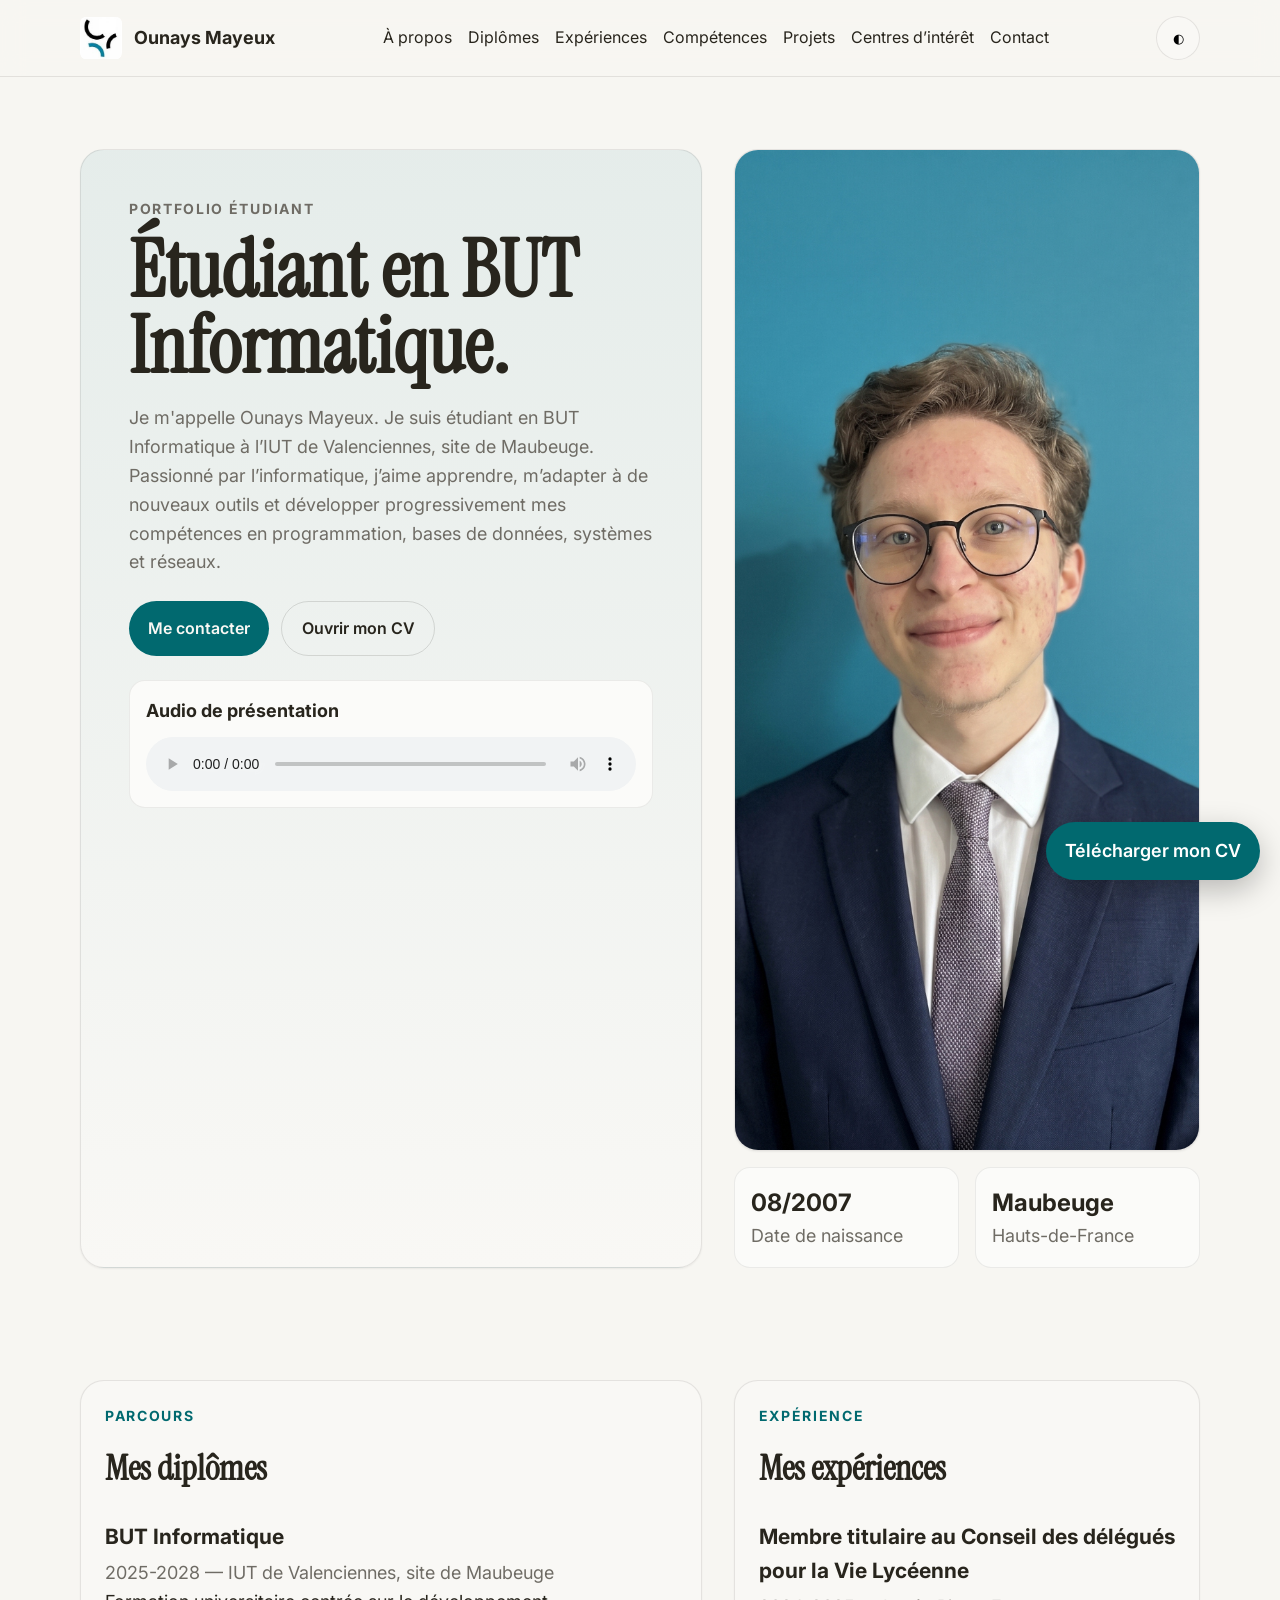
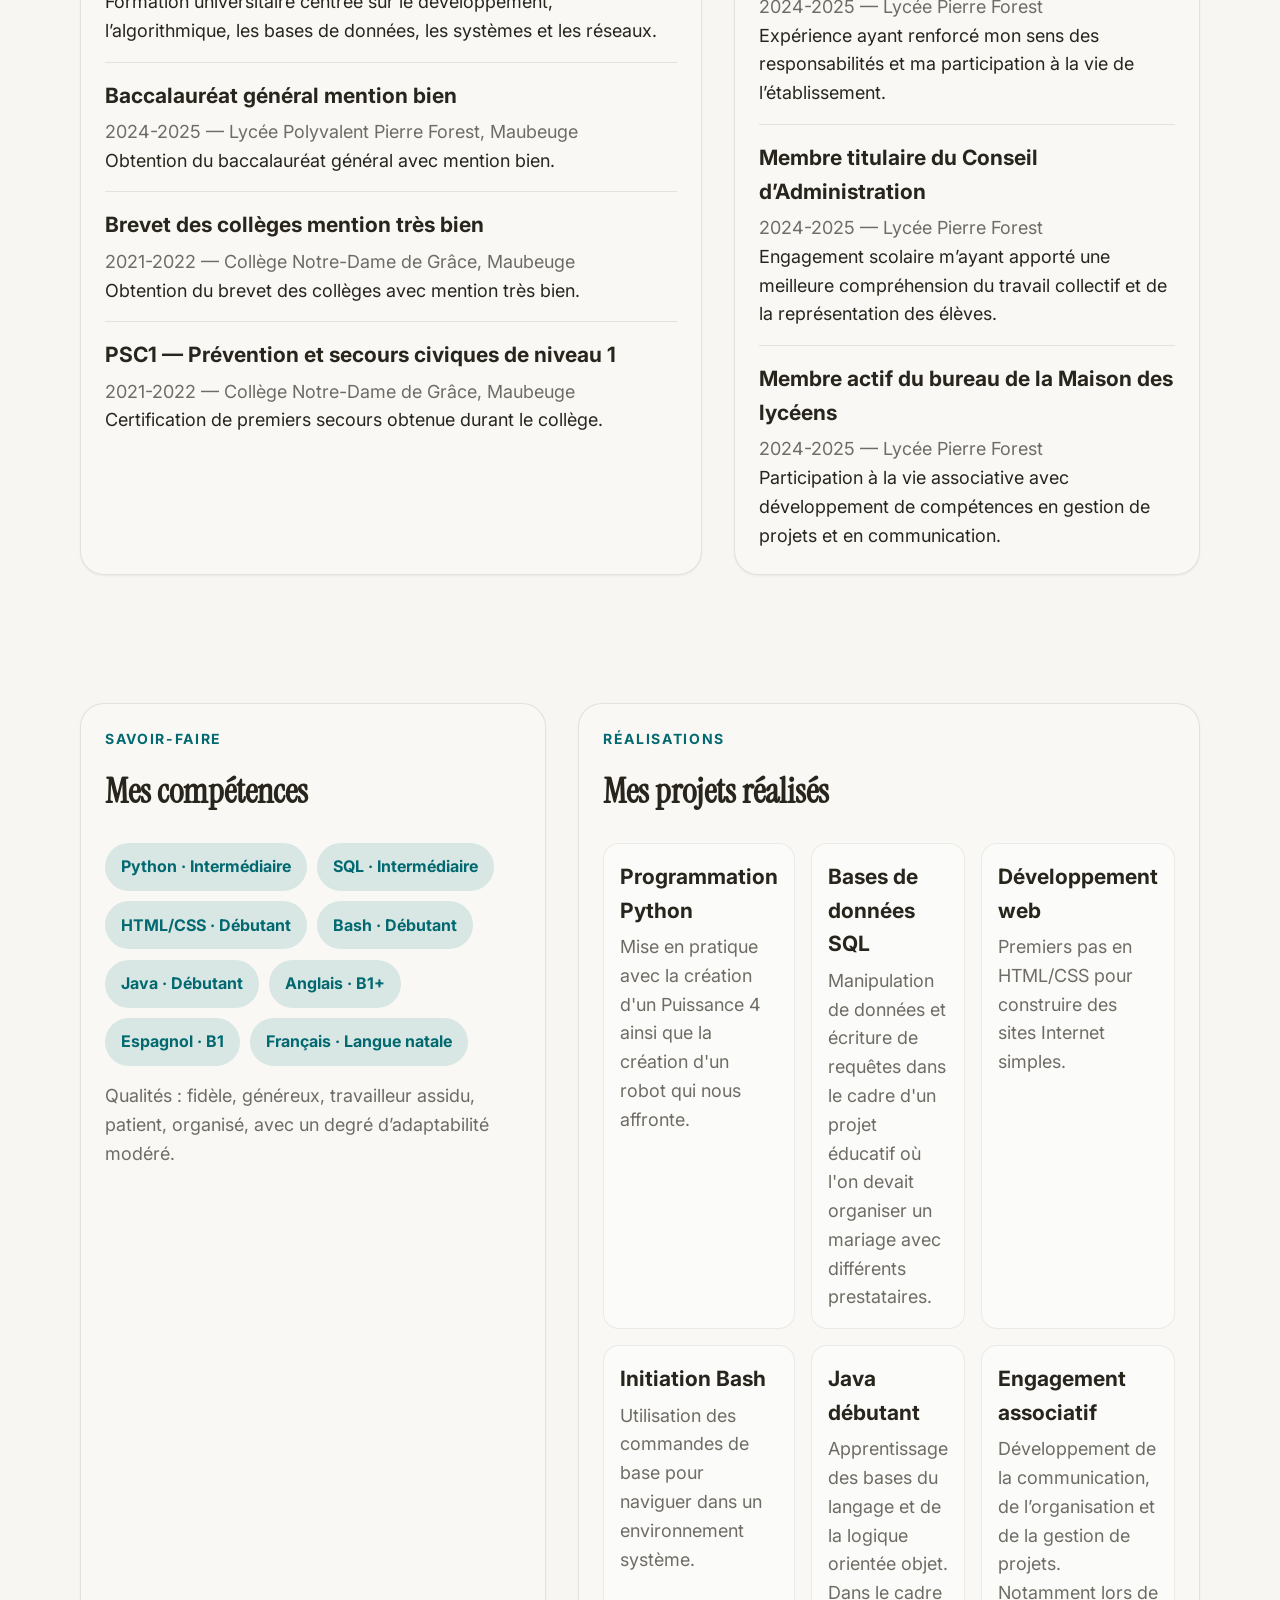
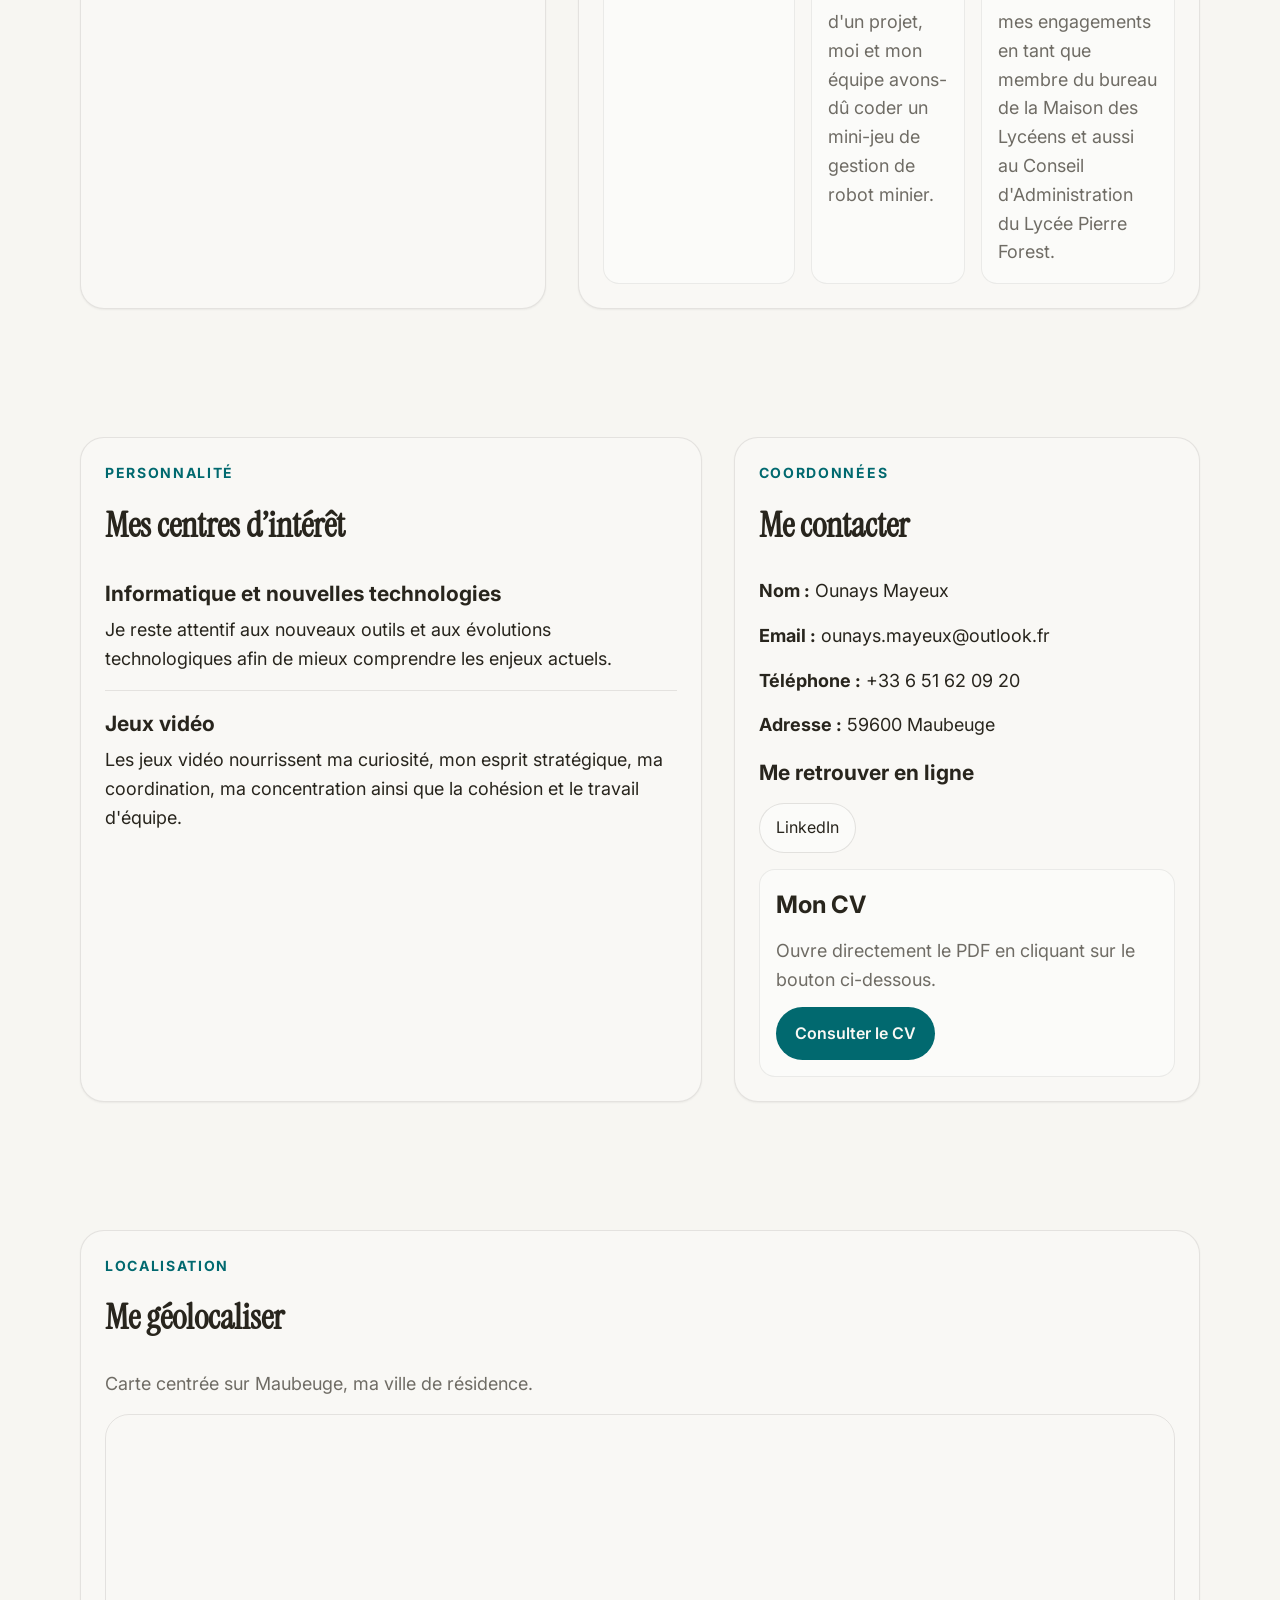
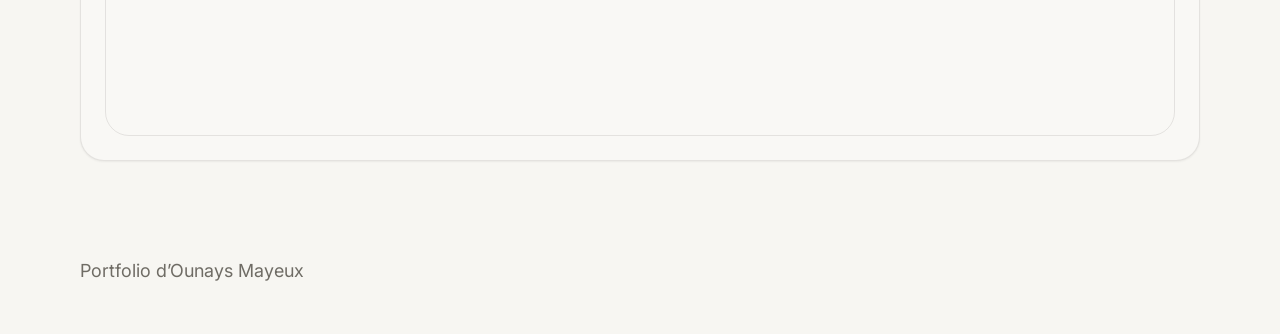
==== index.html @ 405cbf1c "Add files via upload" ====
<!DOCTYPE html>
<html lang="fr" data-theme="light">
<head>
  <meta charset="UTF-8" />
  <meta name="viewport" content="width=device-width, initial-scale=1.0" />
  <title>Portfolio - Ounays Mayeux</title>
  <link rel="preconnect" href="https://fonts.googleapis.com">
  <link rel="preconnect" href="https://fonts.gstatic.com" crossorigin>
  <link href="https://fonts.googleapis.com/css2?family=Instrument+Serif:ital@0;1&family=Inter:wght@400;500;600;700;800&display=swap" rel="stylesheet">
  <style>
    :root, [data-theme="light"] { --text-xs: clamp(0.75rem, 0.7rem + 0.25vw, 0.875rem); --text-sm: clamp(0.875rem, 0.8rem + 0.35vw, 1rem); --text-base: clamp(1rem, 0.95rem + 0.25vw, 1.125rem); --text-lg: clamp(1.125rem, 1rem + 0.75vw, 1.5rem); --text-xl: clamp(1.5rem, 1.2rem + 1.25vw, 2.25rem); --space-2: .5rem; --space-3: .75rem; --space-4: 1rem; --space-5: 1.25rem; --space-6: 1.5rem; --space-8: 2rem; --space-10: 2.5rem; --space-12: 3rem; --space-16: 4rem; --color-bg: #f7f6f2; --color-surface: #f9f8f5; --color-surface-2: #fbfbf9; --color-border: #d4d1ca; --color-text: #28251d; --color-text-muted: #6f6c65; --color-text-inverse: #f9f8f4; --color-primary: #01696f; --color-primary-highlight: #d8e6e4; --radius-lg: 1rem; --radius-xl: 1.5rem; --radius-full: 9999px; --shadow-sm: 0 1px 2px rgba(26, 26, 26, .06); --font-body: 'Inter', sans-serif; --font-display: 'Instrument Serif', serif; }
    [data-theme="dark"] { --color-bg: #171614; --color-surface: #1c1b19; --color-surface-2: #201f1d; --color-border: #393836; --color-text: #cdccca; --color-text-muted: #a29f99; --color-text-inverse: #171614; --color-primary: #4f98a3; --color-primary-highlight: #243235; }
    * { box-sizing: border-box; margin: 0; padding: 0; } body { font-family: var(--font-body); font-size: var(--text-base); background: var(--color-bg); color: var(--color-text); line-height: 1.6; } a { color: inherit; text-decoration: none; } img, iframe, audio { max-width: 100%; display: block; } .container { width: min(1120px, calc(100% - 2rem)); margin: 0 auto; } .section { padding: clamp(2.5rem, 6vw, 4rem) 0; } .section-title { font-family: var(--font-display); font-size: var(--text-xl); margin-bottom: var(--space-6); } .eyebrow { color: var(--color-primary); text-transform: uppercase; letter-spacing: .12em; font-size: var(--text-xs); font-weight: 700; margin-bottom: var(--space-3); } .card { background: var(--color-surface); border: 1px solid color-mix(in srgb, var(--color-text) 10%, transparent); border-radius: var(--radius-xl); box-shadow: var(--shadow-sm); padding: var(--space-6); } header { position: sticky; top: 0; z-index: 20; background: color-mix(in srgb, var(--color-bg) 88%, transparent); backdrop-filter: blur(12px); border-bottom: 1px solid color-mix(in srgb, var(--color-text) 10%, transparent); } .nav { display: flex; justify-content: space-between; align-items: center; gap: var(--space-4); min-height: 76px; } .brand { display: flex; align-items: center; gap: var(--space-3); font-weight: 700; } .brand-logo { width: 42px; height: 42px; object-fit: contain; border-radius: .4rem; background: white; } .nav-links { display: flex; flex-wrap: wrap; gap: var(--space-4); font-size: var(--text-sm); } .theme-toggle { width: 44px; height: 44px; border: 1px solid color-mix(in srgb, var(--color-text) 10%, transparent); border-radius: var(--radius-full); background: var(--color-surface); cursor: pointer; } .hero { padding: 4.5rem 0 3rem; } .hero-grid, .grid-2 { display: grid; grid-template-columns: 1.2fr .9fr; gap: var(--space-8); } .hero-copy { padding: clamp(1.5rem, 4vw, 3rem); background: linear-gradient(180deg, color-mix(in srgb, var(--color-primary) 8%, var(--color-surface)) 0%, var(--color-surface) 100%); } .hero h1 { font-family: var(--font-display); font-size: clamp(2.6rem, 7vw, 5rem); line-height: .95; margin-bottom: var(--space-5); } .hero p { color: var(--color-text-muted); } .hero-actions { display: flex; flex-wrap: wrap; gap: var(--space-3); margin-top: var(--space-6); } .btn { display: inline-flex; align-items: center; justify-content: center; min-height: 44px; padding: .85rem 1.2rem; border-radius: var(--radius-full); font-size: var(--text-sm); font-weight: 600; } .btn-primary { background: var(--color-primary); color: var(--color-text-inverse); } .btn-secondary { border: 1px solid color-mix(in srgb, var(--color-text) 14%, transparent); } .hero-side { display: grid; gap: var(--space-4); } .photo-card { padding: 0; overflow: hidden; } .profile-photo { width: 100%; aspect-ratio: 4 / 5; object-fit: cover; } .audio-box { margin-top: var(--space-6); padding: var(--space-4); background: var(--color-surface-2); border-radius: var(--radius-lg); border: 1px solid color-mix(in srgb, var(--color-text) 8%, transparent); } .audio-box p { margin-bottom: .7rem; color: var(--color-text); } .audio-box audio { width: 100%; } .mini-grid, .project-grid { display: grid; gap: var(--space-4); } .mini-grid { grid-template-columns: repeat(2, 1fr); } .mini-card, .project { padding: var(--space-4); background: var(--color-surface-2); border-radius: var(--radius-lg); border: 1px solid color-mix(in srgb, var(--color-text) 8%, transparent); } .mini-card strong { display: block; font-size: var(--text-lg); } .mini-card span, .muted, .project p { color: var(--color-text-muted); } .list { display: grid; gap: var(--space-4); } .timeline-item { padding-top: var(--space-4); border-top: 1px solid color-mix(in srgb, var(--color-text) 10%, transparent); } .timeline-item:first-child { padding-top: 0; border-top: 0; } .timeline-item h3, .project h3 { margin-bottom: .35rem; } .chips, .socials { display: flex; flex-wrap: wrap; gap: .65rem; } .chip, .social-link { padding: .7rem 1rem; border-radius: var(--radius-full); font-size: var(--text-sm); min-height: 44px; display: inline-flex; align-items: center; } .chip { background: var(--color-primary-highlight); color: var(--color-primary); font-weight: 700; } .social-link { border: 1px solid color-mix(in srgb, var(--color-text) 12%, transparent); background: var(--color-surface-2); } .project-grid { grid-template-columns: repeat(3, 1fr); } .subheading { margin-bottom: .8rem; } .top-space { margin-top: 1rem; } .bottom-space { margin-bottom: 1rem; } .cv-card { display: grid; gap: .8rem; } .cv-button { width: fit-content; } .map-box { min-height: 320px; border-radius: var(--radius-xl); overflow: hidden; border: 1px solid color-mix(in srgb, var(--color-text) 10%, transparent); } .map-box iframe { width: 100%; height: 320px; border: 0; } footer { padding: 2rem 0 3rem; color: var(--color-text-muted); } @media (max-width: 920px) { .hero-grid, .grid-2, .project-grid { grid-template-columns: 1fr; } } @media (max-width: 640px) { .nav { flex-direction: column; padding: 1rem 0; } .mini-grid { grid-template-columns: 1fr; } .container { width: min(100% - 1rem, 1120px); } }
  </style>
</head>
<body>
  <header><div class="container nav"><div class="brand" aria-label="Logo UPHF et Ounays Mayeux"><img src="[data-uri]" alt="Logo UPHF" class="brand-logo" width="42" height="42"><span>Ounays Mayeux</span></div><nav class="nav-links" aria-label="Navigation principale"><a href="#apropos">À propos</a><a href="#diplomes">Diplômes</a><a href="#experiences">Expériences</a><a href="#competences">Compétences</a><a href="#projets">Projets</a><a href="#interets">Centres d’intérêt</a><a href="#contact">Contact</a></nav><button class="theme-toggle" type="button" data-theme-toggle aria-label="Changer de thème">◐</button></div></header>
  <main>
    <section class="hero"><div class="container hero-grid"><article class="card hero-copy" id="apropos"><p class="eyebrow">Portfolio étudiant</p><h1>Étudiant en BUT Informatique.</h1><p>Je m'appelle Ounays Mayeux. Je suis étudiant en BUT Informatique à l’IUT de Valenciennes, site de Maubeuge. Passionné par l’informatique, j’aime apprendre, m’adapter à de nouveaux outils et développer progressivement mes compétences en programmation, bases de données, systèmes et réseaux.</p><div class="hero-actions"><a class="btn btn-primary" href="#contact">Me contacter</a><a class="btn btn-secondary" href="CV_Ounays_MAYEUX.pdf" target="_blank" rel="noopener noreferrer">Ouvrir mon CV</a></div><div class="audio-box"><p><strong>Audio de présentation</strong></p><audio controls preload="metadata"><source src="Audio_Portfolio.mp3" type="audio/mp4">Votre navigateur ne prend pas en charge l’audio HTML5.</audio></div></article><aside class="hero-side"><div class="card photo-card"><img src="[data-uri]" alt="Photo de Ounays Mayeux" class="profile-photo" width="800" height="1000" loading="lazy"></div><div class="mini-grid"><div class="mini-card"><strong>08/2007</strong><span>Date de naissance</span></div><div class="mini-card"><strong>Maubeuge</strong><span>Hauts-de-France</span></div></div></aside></div></section>
    <section class="section"><div class="container grid-2"><article class="card" id="diplomes"><p class="eyebrow">Parcours</p><h2 class="section-title">Mes diplômes</h2><div class="list"><div class="timeline-item"><h3>BUT Informatique</h3><p class="muted">2025-2028 — IUT de Valenciennes, site de Maubeuge</p><p>Formation universitaire centrée sur le développement, l’algorithmique, les bases de données, les systèmes et les réseaux.</p></div><div class="timeline-item"><h3>Baccalauréat général mention bien</h3><p class="muted">2024-2025 — Lycée Polyvalent Pierre Forest, Maubeuge</p><p>Obtention du baccalauréat général avec mention bien.</p></div><div class="timeline-item"><h3>Brevet des collèges mention très bien</h3><p class="muted">2021-2022 — Collège Notre-Dame de Grâce, Maubeuge</p><p>Obtention du brevet des collèges avec mention très bien.</p></div><div class="timeline-item"><h3>PSC1 — Prévention et secours civiques de niveau 1</h3><p class="muted">2021-2022 — Collège Notre-Dame de Grâce, Maubeuge</p><p>Certification de premiers secours obtenue durant le collège.</p></div></div></article><article class="card" id="experiences"><p class="eyebrow">Expérience</p><h2 class="section-title">Mes expériences</h2><div class="list"><div class="timeline-item"><h3>Membre titulaire au Conseil des délégués pour la Vie Lycéenne</h3><p class="muted">2024-2025 — Lycée Pierre Forest</p><p>Expérience ayant renforcé mon sens des responsabilités et ma participation à la vie de l’établissement.</p></div><div class="timeline-item"><h3>Membre titulaire du Conseil d’Administration</h3><p class="muted">2024-2025 — Lycée Pierre Forest</p><p>Engagement scolaire m’ayant apporté une meilleure compréhension du travail collectif et de la représentation des élèves.</p></div><div class="timeline-item"><h3>Membre actif du bureau de la Maison des lycéens</h3><p class="muted">2024-2025 — Lycée Pierre Forest</p><p>Participation à la vie associative avec développement de compétences en gestion de projets et en communication.</p></div></div></article></div></section>
    <section class="section"><div class="container grid-2"><article class="card" id="competences"><p class="eyebrow">Savoir-faire</p><h2 class="section-title">Mes compétences</h2><div class="chips"><span class="chip">Python · Intermédiaire</span><span class="chip">SQL · Intermédiaire</span><span class="chip">HTML/CSS · Débutant</span><span class="chip">Bash · Débutant</span><span class="chip">Java · Débutant</span><span class="chip">Anglais · B1+</span><span class="chip">Espagnol · B1</span><span class="chip">Français · Langue natale</span></div><p class="muted top-space">Qualités : fidèle, généreux, travailleur assidu, patient, organisé, avec un degré d’adaptabilité modéré.</p></article><article class="card" id="projets"><p class="eyebrow">Réalisations</p><h2 class="section-title">Mes projets réalisés</h2><div class="project-grid"><article class="project"><h3>Programmation Python</h3><p>Mise en pratique avec la création d'un Puissance 4 ainsi que la création d'un robot qui nous affronte.</p></article><article class="project"><h3>Bases de données SQL</h3><p>Manipulation de données et écriture de requêtes dans le cadre d'un projet éducatif où l'on devait organiser un mariage avec différents prestataires.</p></article><article class="project"><h3>Développement web</h3><p>Premiers pas en HTML/CSS pour construire des sites Internet simples.</p></article><article class="project"><h3>Initiation Bash</h3><p>Utilisation des commandes de base pour naviguer dans un environnement système.</p></article><article class="project"><h3>Java débutant</h3><p>Apprentissage des bases du langage et de la logique orientée objet. Dans le cadre d'un projet, moi et mon équipe avons-dû coder un mini-jeu de gestion de robot minier.</p></article><article class="project"><h3>Engagement associatif</h3><p>Développement de la communication, de l’organisation et de la gestion de projets. Notamment lors de mes engagements en tant que membre du bureau de la Maison des Lycéens et aussi au Conseil d'Administration du Lycée Pierre Forest.</p></article></div></article></div></section>
    <section class="section"><div class="container grid-2"><article class="card" id="interets"><p class="eyebrow">Personnalité</p><h2 class="section-title">Mes centres d’intérêt</h2><div class="list"><div class="timeline-item"><h3>Informatique et nouvelles technologies</h3><p>Je reste attentif aux nouveaux outils et aux évolutions technologiques afin de mieux comprendre les enjeux actuels.</p></div><div class="timeline-item"><h3>Jeux vidéo</h3><p>Les jeux vidéo nourrissent ma curiosité, mon esprit stratégique, ma coordination, ma concentration ainsi que la cohésion et le travail d'équipe.</p></div></div></article><article class="card" id="contact"><p class="eyebrow">Coordonnées</p><h2 class="section-title">Me contacter</h2><div class="list"><p><strong>Nom :</strong> Ounays Mayeux</p><p><strong>Email :</strong> <a href="mailto:ounays.mayeux@outlook.fr">ounays.mayeux@outlook.fr</a></p><p><strong>Téléphone :</strong> <a href="tel:+33651620920">+33 6 51 62 09 20</a></p><p><strong>Adresse :</strong> 59600 Maubeuge</p></div><div class="top-space"></div><h3 class="subheading">Me retrouver en ligne</h3><div class="socials"><a class="social-link" href="https://www.linkedin.com/in/ounays-mayeux" target="_blank" rel="noopener noreferrer">LinkedIn</a></div><div class="top-space"></div><div id="cv" class="mini-card cv-card"><strong>Mon CV</strong><span>Ouvre directement le PDF en cliquant sur le bouton ci-dessous.</span><a class="btn btn-primary cv-button" href="CV_Ounays_MAYEUX.pdf" target="_blank" rel="noopener noreferrer">Consulter le CV</a></div></article></div></section>
    <section class="section"><div class="container"><article class="card"><p class="eyebrow">Localisation</p><h2 class="section-title">Me géolocaliser</h2><p class="muted bottom-space">Carte centrée sur Maubeuge, ma ville de résidence.</p><div class="map-box"><iframe src="https://www.google.com/maps/embed?pb=!1m18!1m12!1m3!1d20395.642400656798!2d3.940549906499687!3d50.2834283798702!2m3!1f0!2f0!3f0!3m2!1i1024!2i768!4f13.1!3m3!1m2!1s0x47c2429dcd7d7533%3A0x40af13e81646100!2s59600%20Maubeuge!5e0!3m2!1sfr!2sfr!4v1778501947548!5m2!1sfr!2sfr" width="600" height="450" style="border:0;" allowfullscreen="" loading="lazy" referrerpolicy="no-referrer-when-downgrade"></iframe></div></article></div></section>
  </main>
  <footer><div class="container"><p>Portfolio d’Ounays Mayeux</p></div>
</footer>
  <script>(function () { const root = document.documentElement; const btn = document.querySelector('[data-theme-toggle]'); let theme = window.matchMedia('(prefers-color-scheme: dark)').matches ? 'dark' : 'light'; root.setAttribute('data-theme', theme); btn.addEventListener('click', function () { theme = theme === 'dark' ? 'light' : 'dark'; root.setAttribute('data-theme', theme); }); })();</script>

<a href="CV_Ounays_MAYEUX.pdf" download style="position:fixed;right:20px;bottom:20px;z-index:9999;padding:.9rem 1.2rem;border-radius:999px;background:#01696f;color:#fff;text-decoration:none;font-weight:600;box-shadow:0 10px 30px rgba(0,0,0,.25);">Télécharger mon CV</a>
</body>
</html>
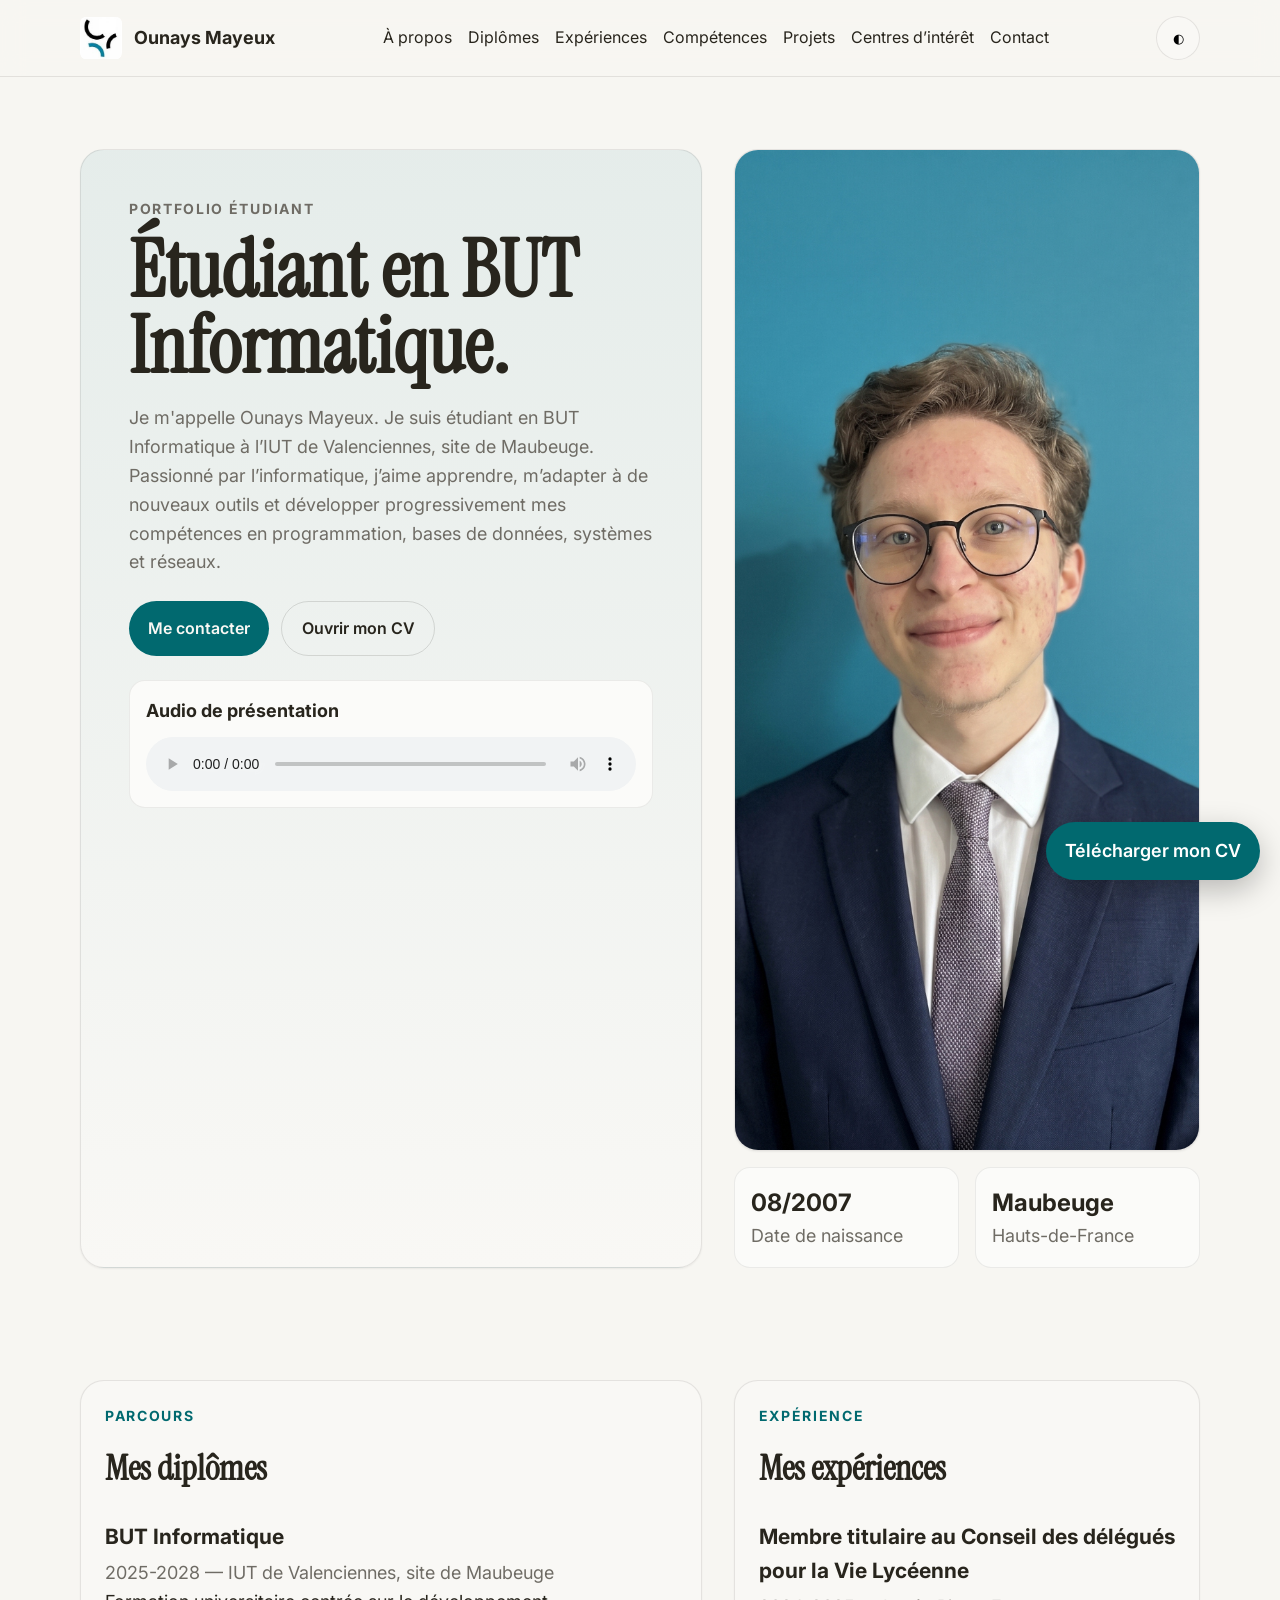
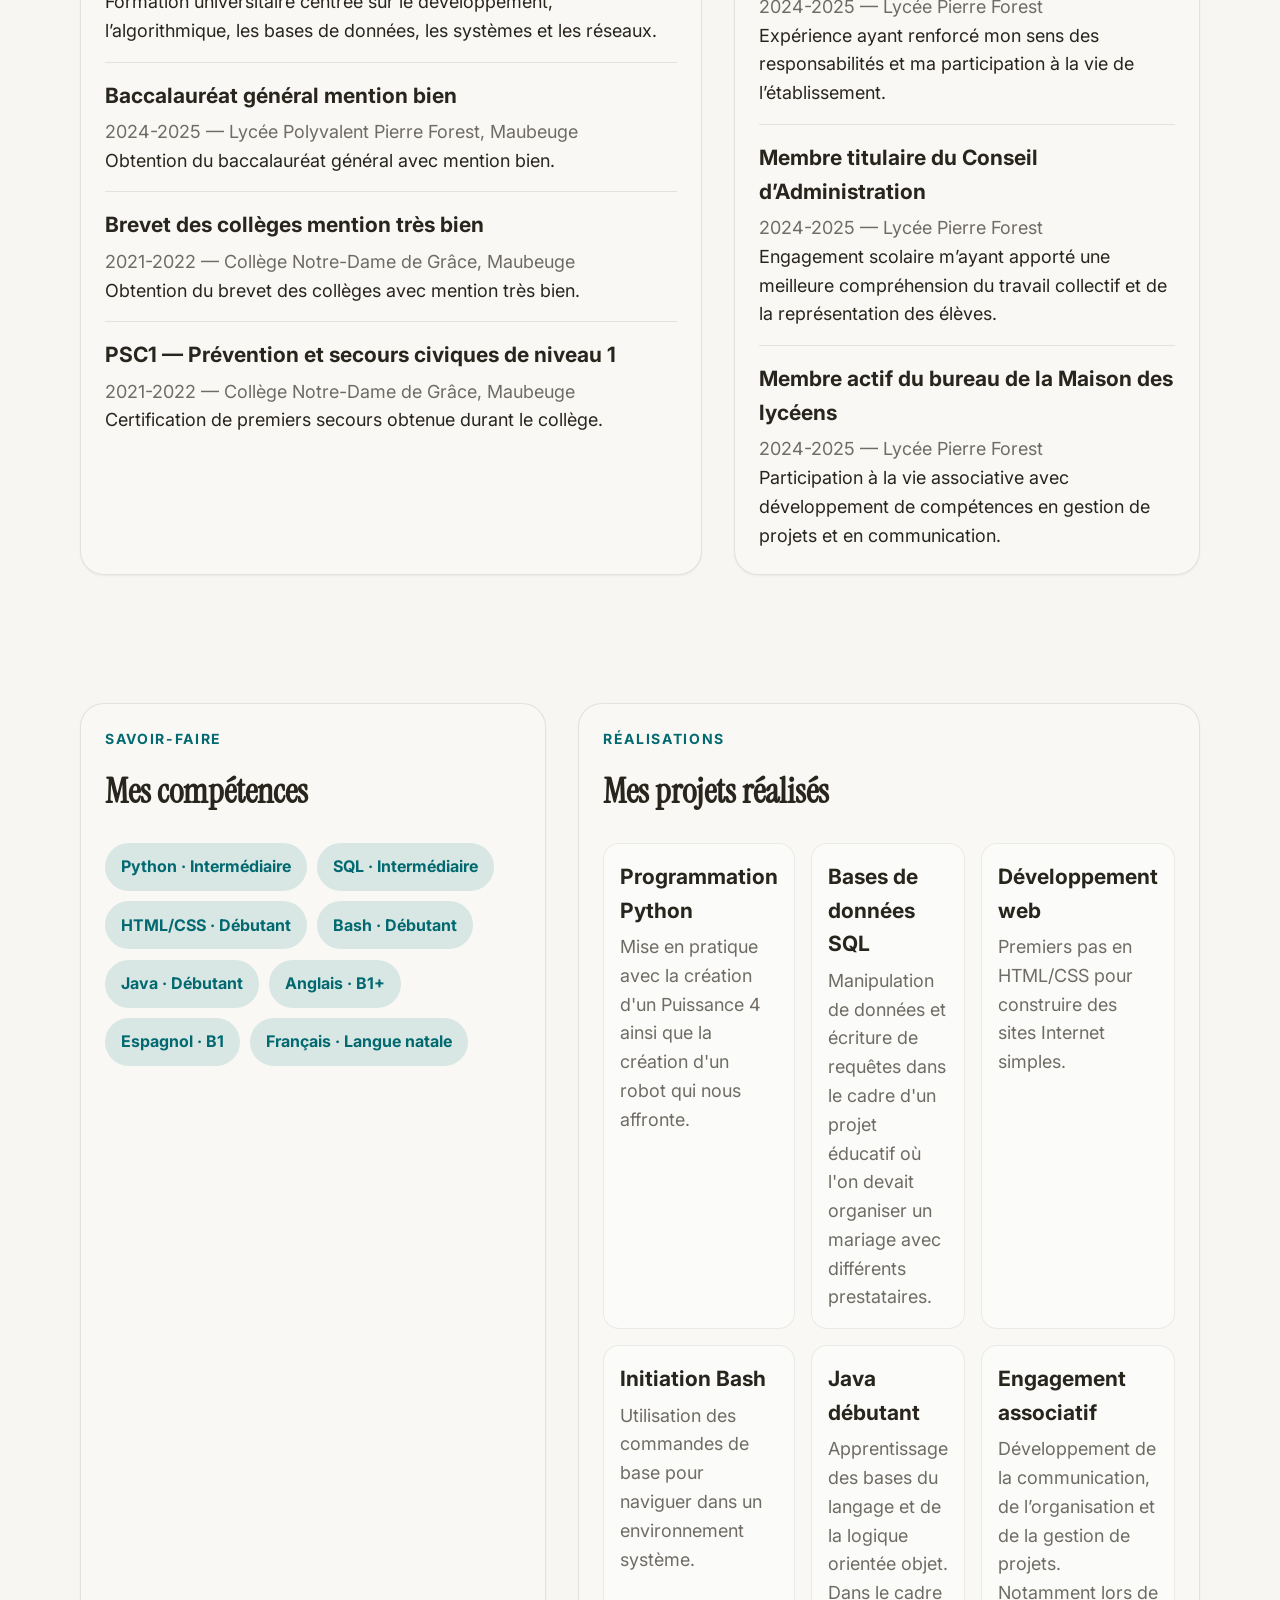
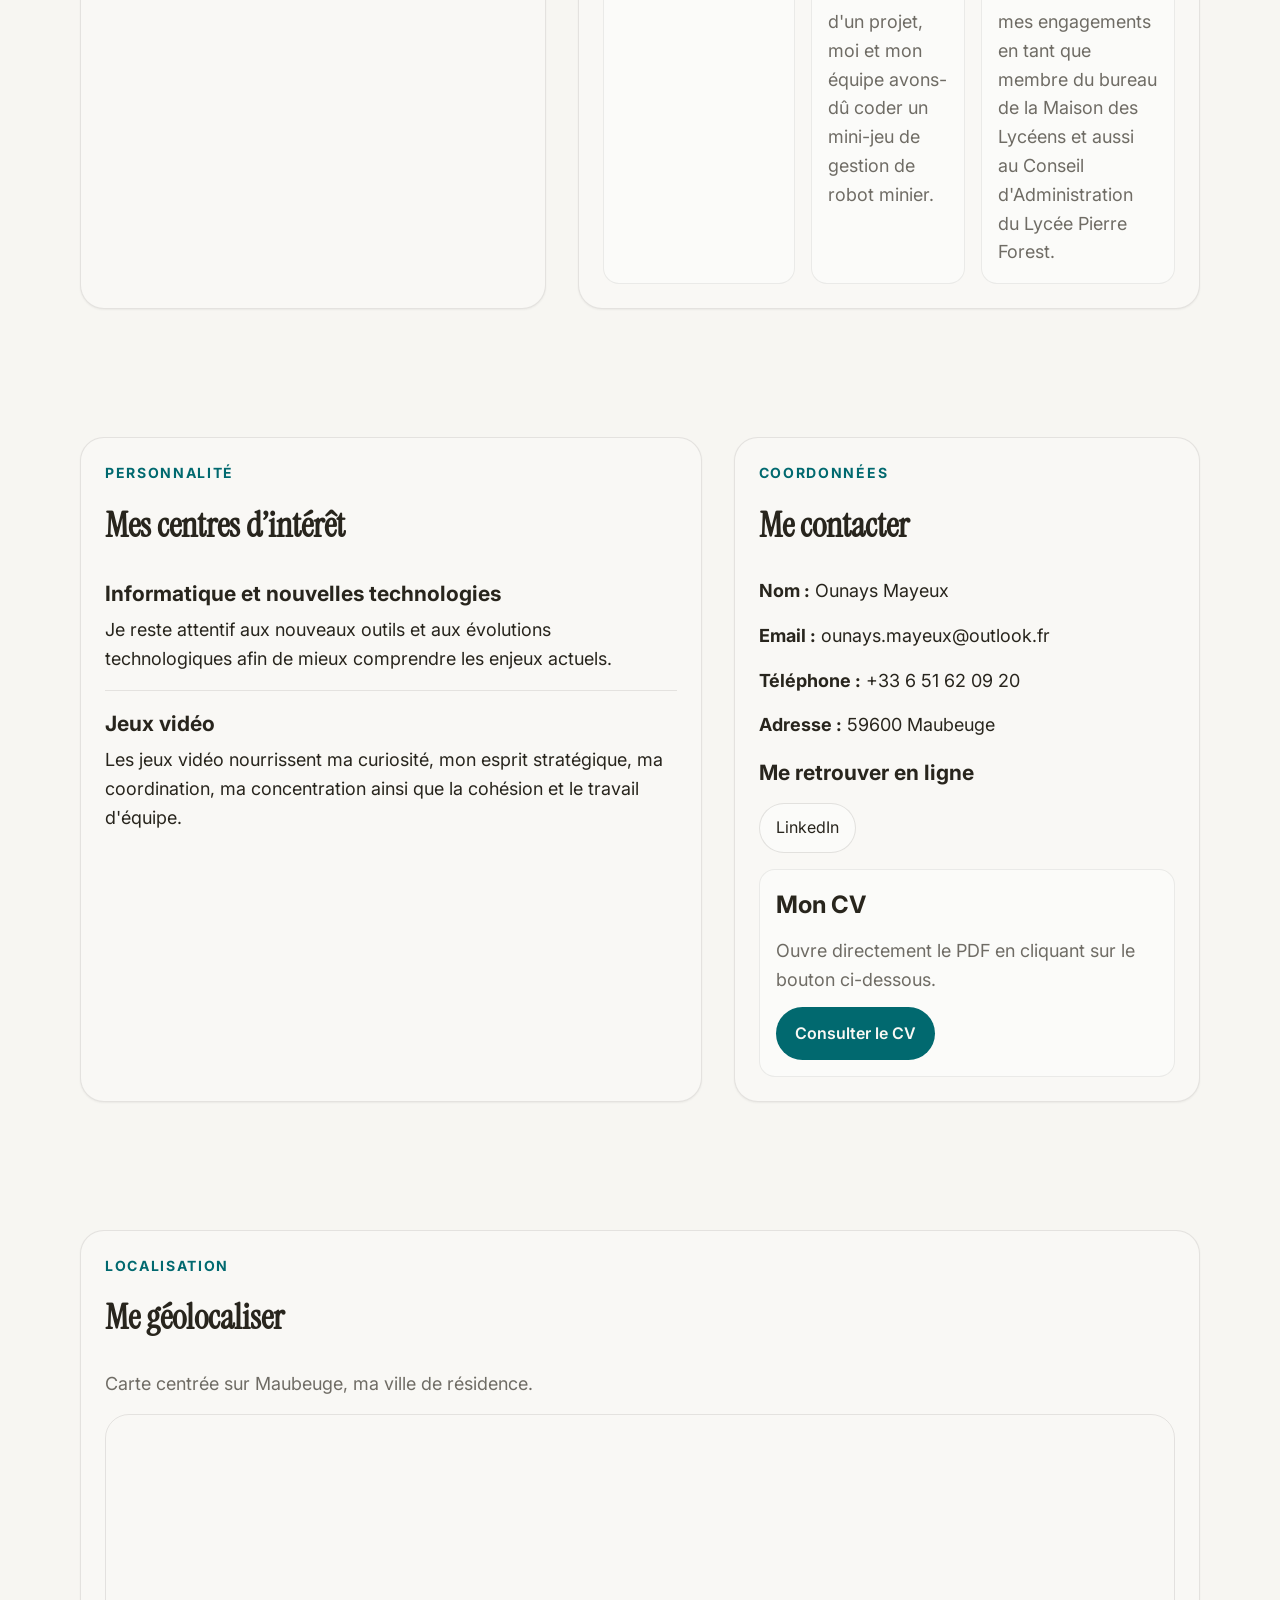
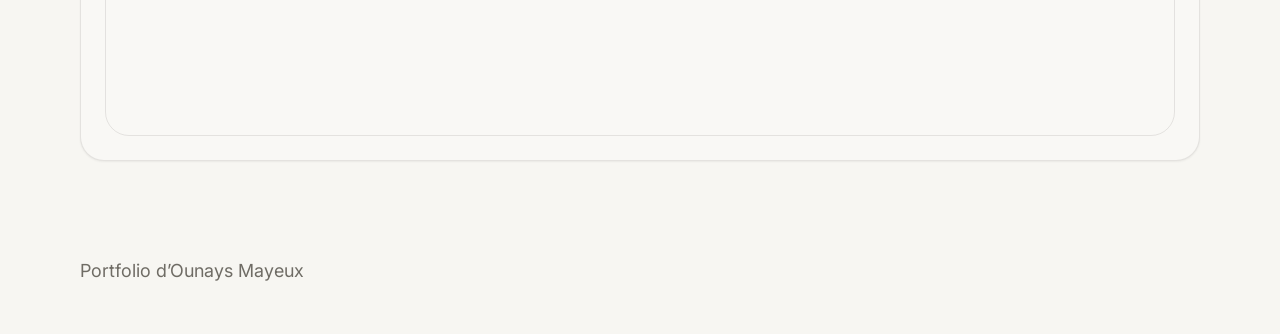
==== commit 22836468: "MAJ Septembre 2026 Mise à jour du portfolio avec un audio de présentation amélioré ainsi que mon nou" ====
--- a/index.html
+++ b/index.html
@@ -16,9 +16,9 @@
 <body>
   <header><div class="container nav"><div class="brand" aria-label="Logo UPHF et Ounays Mayeux"><img src="[data-uri]" alt="Logo UPHF" class="brand-logo" width="42" height="42"><span>Ounays Mayeux</span></div><nav class="nav-links" aria-label="Navigation principale"><a href="#apropos">À propos</a><a href="#diplomes">Diplômes</a><a href="#experiences">Expériences</a><a href="#competences">Compétences</a><a href="#projets">Projets</a><a href="#interets">Centres d’intérêt</a><a href="#contact">Contact</a></nav><button class="theme-toggle" type="button" data-theme-toggle aria-label="Changer de thème">◐</button></div></header>
   <main>
-    <section class="hero"><div class="container hero-grid"><article class="card hero-copy" id="apropos"><p class="eyebrow">Portfolio étudiant</p><h1>Étudiant en BUT Informatique.</h1><p>Je m'appelle Ounays Mayeux. Je suis étudiant en BUT Informatique à l’IUT de Valenciennes, site de Maubeuge. Passionné par l’informatique, j’aime apprendre, m’adapter à de nouveaux outils et développer progressivement mes compétences en programmation, bases de données, systèmes et réseaux.</p><div class="hero-actions"><a class="btn btn-primary" href="#contact">Me contacter</a><a class="btn btn-secondary" href="CV_Ounays_MAYEUX.pdf" target="_blank" rel="noopener noreferrer">Ouvrir mon CV</a></div><div class="audio-box"><p><strong>Audio de présentation</strong></p><audio controls preload="metadata"><source src="Audio_Portfolio.mp3" type="audio/mp4">Votre navigateur ne prend pas en charge l’audio HTML5.</audio></div></article><aside class="hero-side"><div class="card photo-card"><img src="[data-uri]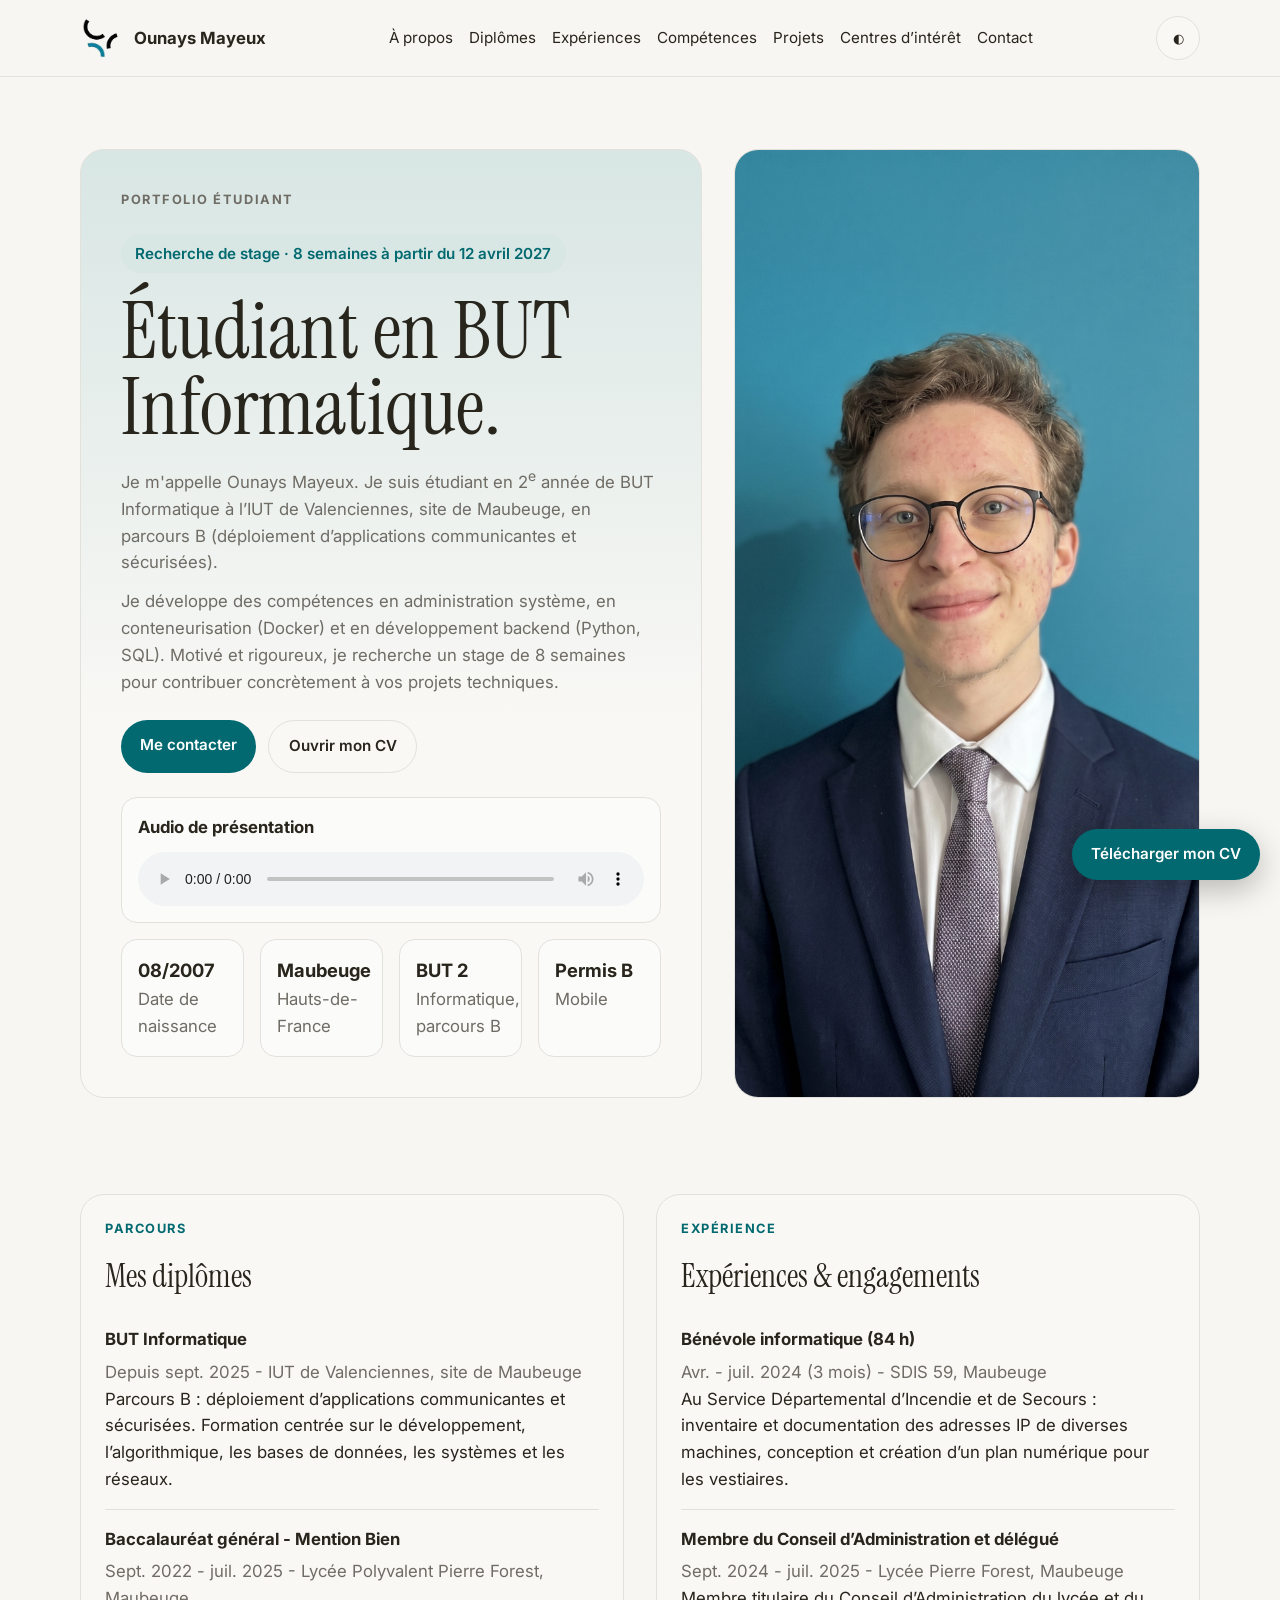
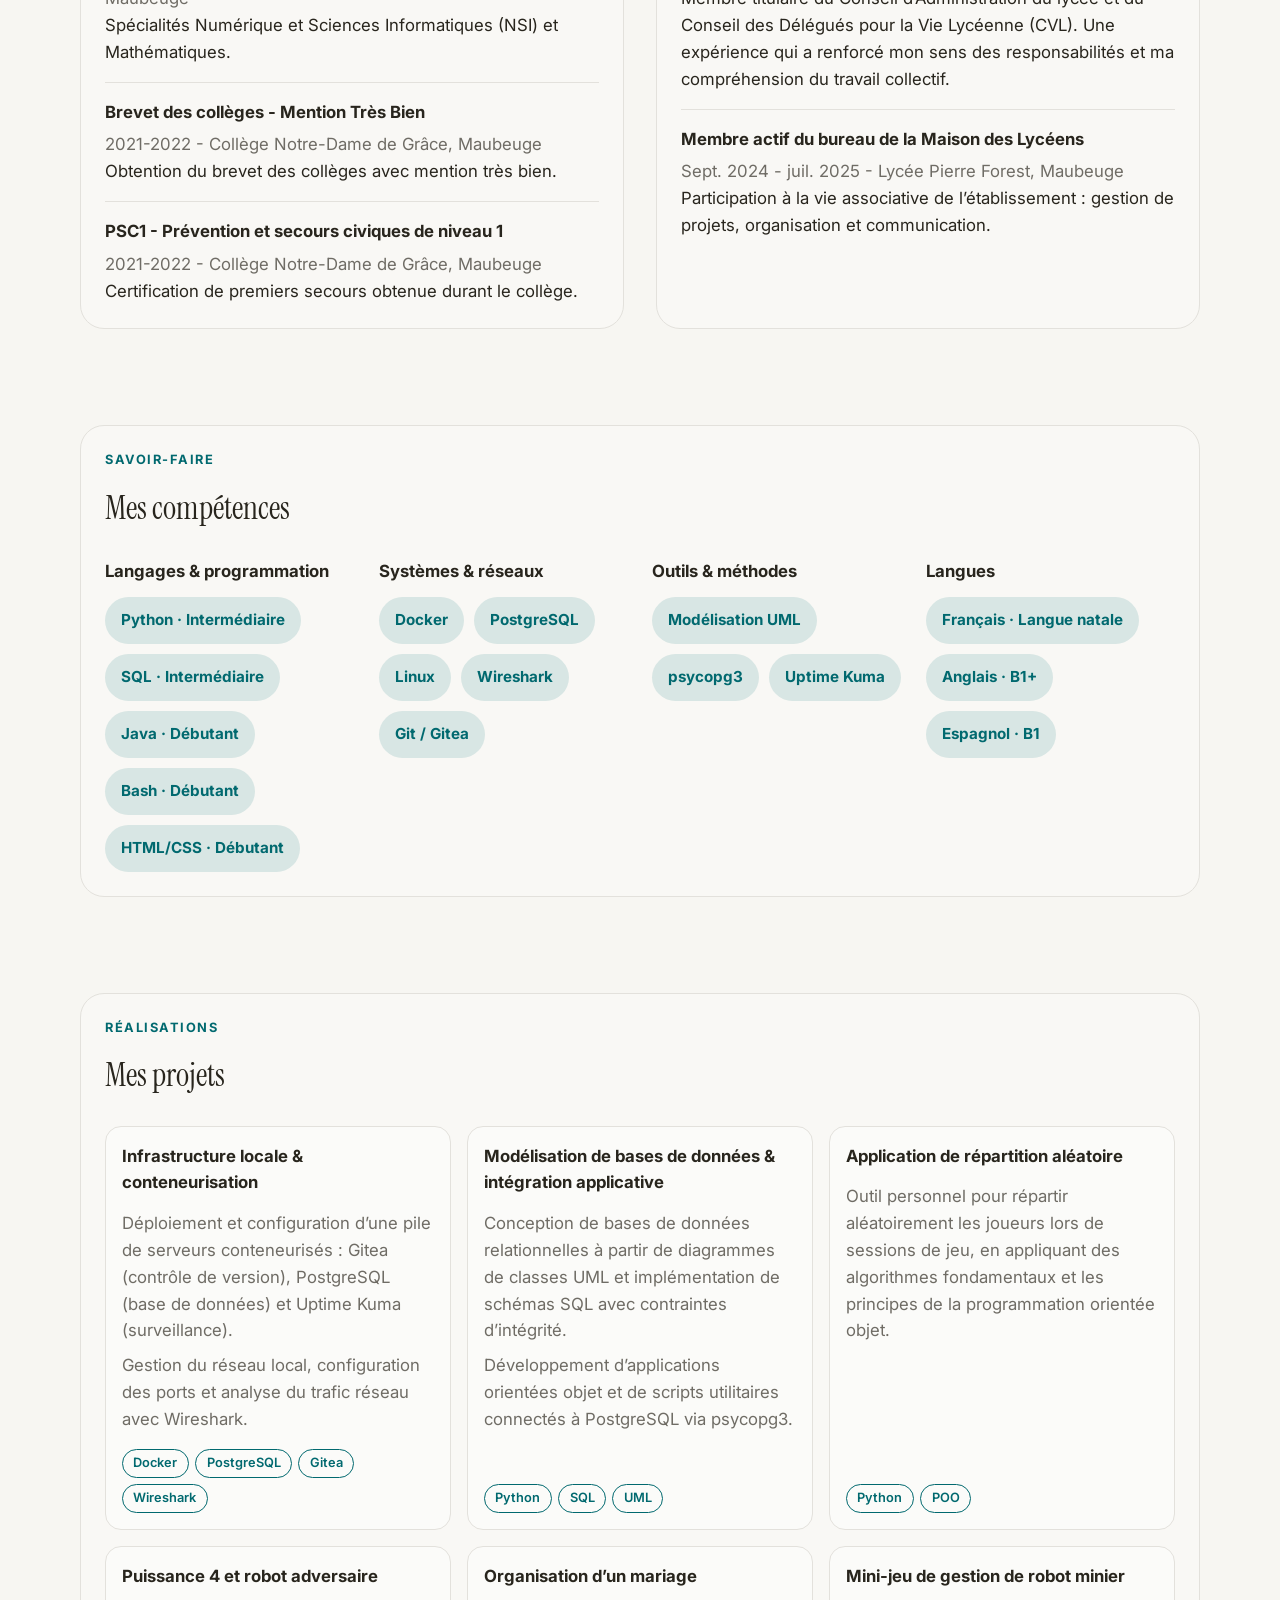
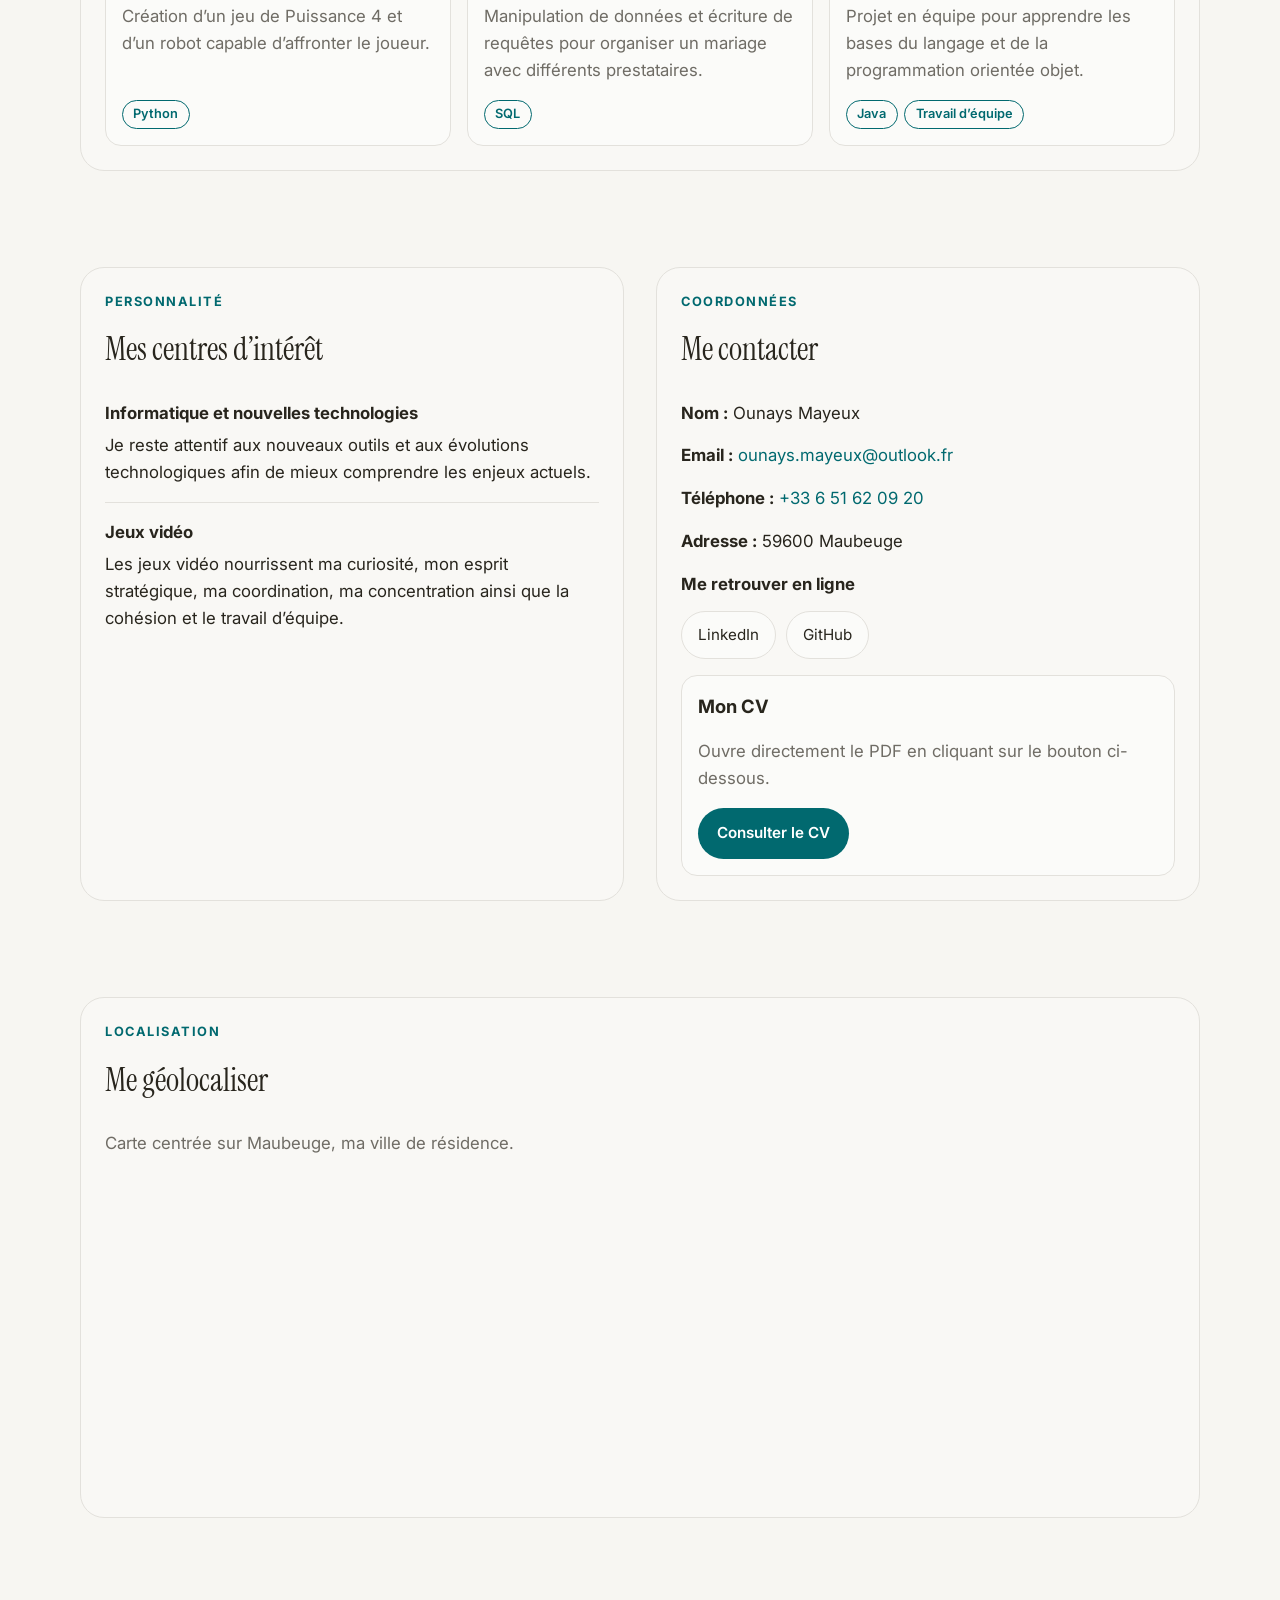
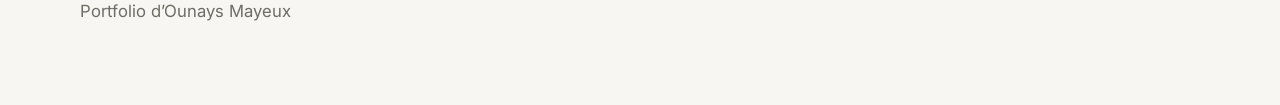
==== commit 2e64f226: "Refonte du portfolio et mise à jour avec le nouveau CV - Contenu mis à jour d'après le CV : recherch" ====
--- a/index.html
+++ b/index.html
@@ -1,31 +1,333 @@
 <!DOCTYPE html>
 <html lang="fr" data-theme="light">
 <head>
-  <meta charset="UTF-8" />
-  <meta name="viewport" content="width=device-width, initial-scale=1.0" />
+  <meta charset="UTF-8">
+  <meta name="viewport" content="width=device-width, initial-scale=1.0">
+  <meta name="description" content="Portfolio d'Ounays Mayeux, étudiant en 2e année de BUT Informatique à l'IUT de Maubeuge, à la recherche d'un stage de 8 semaines à partir du 12 avril 2027.">
   <title>Portfolio - Ounays Mayeux</title>
+
+  <!-- Polices -->
   <link rel="preconnect" href="https://fonts.googleapis.com">
   <link rel="preconnect" href="https://fonts.gstatic.com" crossorigin>
   <link href="https://fonts.googleapis.com/css2?family=Instrument+Serif:ital@0;1&family=Inter:wght@400;500;600;700;800&display=swap" rel="stylesheet">
-  <style>
-    :root, [data-theme="light"] { --text-xs: clamp(0.75rem, 0.7rem + 0.25vw, 0.875rem); --text-sm: clamp(0.875rem, 0.8rem + 0.35vw, 1rem); --text-base: clamp(1rem, 0.95rem + 0.25vw, 1.125rem); --text-lg: clamp(1.125rem, 1rem + 0.75vw, 1.5rem); --text-xl: clamp(1.5rem, 1.2rem + 1.25vw, 2.25rem); --space-2: .5rem; --space-3: .75rem; --space-4: 1rem; --space-5: 1.25rem; --space-6: 1.5rem; --space-8: 2rem; --space-10: 2.5rem; --space-12: 3rem; --space-16: 4rem; --color-bg: #f7f6f2; --color-surface: #f9f8f5; --color-surface-2: #fbfbf9; --color-border: #d4d1ca; --color-text: #28251d; --color-text-muted: #6f6c65; --color-text-inverse: #f9f8f4; --color-primary: #01696f; --color-primary-highlight: #d8e6e4; --radius-lg: 1rem; --radius-xl: 1.5rem; --radius-full: 9999px; --shadow-sm: 0 1px 2px rgba(26, 26, 26, .06); --font-body: 'Inter', sans-serif; --font-display: 'Instrument Serif', serif; }
-    [data-theme="dark"] { --color-bg: #171614; --color-surface: #1c1b19; --color-surface-2: #201f1d; --color-border: #393836; --color-text: #cdccca; --color-text-muted: #a29f99; --color-text-inverse: #171614; --color-primary: #4f98a3; --color-primary-highlight: #243235; }
-    * { box-sizing: border-box; margin: 0; padding: 0; } body { font-family: var(--font-body); font-size: var(--text-base); background: var(--color-bg); color: var(--color-text); line-height: 1.6; } a { color: inherit; text-decoration: none; } img, iframe, audio { max-width: 100%; display: block; } .container { width: min(1120px, calc(100% - 2rem)); margin: 0 auto; } .section { padding: clamp(2.5rem, 6vw, 4rem) 0; } .section-title { font-family: var(--font-display); font-size: var(--text-xl); margin-bottom: var(--space-6); } .eyebrow { color: var(--color-primary); text-transform: uppercase; letter-spacing: .12em; font-size: var(--text-xs); font-weight: 700; margin-bottom: var(--space-3); } .card { background: var(--color-surface); border: 1px solid color-mix(in srgb, var(--color-text) 10%, transparent); border-radius: var(--radius-xl); box-shadow: var(--shadow-sm); padding: var(--space-6); } header { position: sticky; top: 0; z-index: 20; background: color-mix(in srgb, var(--color-bg) 88%, transparent); backdrop-filter: blur(12px); border-bottom: 1px solid color-mix(in srgb, var(--color-text) 10%, transparent); } .nav { display: flex; justify-content: space-between; align-items: center; gap: var(--space-4); min-height: 76px; } .brand { display: flex; align-items: center; gap: var(--space-3); font-weight: 700; } .brand-logo { width: 42px; height: 42px; object-fit: contain; border-radius: .4rem; background: white; } .nav-links { display: flex; flex-wrap: wrap; gap: var(--space-4); font-size: var(--text-sm); } .theme-toggle { width: 44px; height: 44px; border: 1px solid color-mix(in srgb, var(--color-text) 10%, transparent); border-radius: var(--radius-full); background: var(--color-surface); cursor: pointer; } .hero { padding: 4.5rem 0 3rem; } .hero-grid, .grid-2 { display: grid; grid-template-columns: 1.2fr .9fr; gap: var(--space-8); } .hero-copy { padding: clamp(1.5rem, 4vw, 3rem); background: linear-gradient(180deg, color-mix(in srgb, var(--color-primary) 8%, var(--color-surface)) 0%, var(--color-surface) 100%); } .hero h1 { font-family: var(--font-display); font-size: clamp(2.6rem, 7vw, 5rem); line-height: .95; margin-bottom: var(--space-5); } .hero p { color: var(--color-text-muted); } .hero-actions { display: flex; flex-wrap: wrap; gap: var(--space-3); margin-top: var(--space-6); } .btn { display: inline-flex; align-items: center; justify-content: center; min-height: 44px; padding: .85rem 1.2rem; border-radius: var(--radius-full); font-size: var(--text-sm); font-weight: 600; } .btn-primary { background: var(--color-primary); color: var(--color-text-inverse); } .btn-secondary { border: 1px solid color-mix(in srgb, var(--color-text) 14%, transparent); } .hero-side { display: grid; gap: var(--space-4); } .photo-card { padding: 0; overflow: hidden; } .profile-photo { width: 100%; aspect-ratio: 4 / 5; object-fit: cover; } .audio-box { margin-top: var(--space-6); padding: var(--space-4); background: var(--color-surface-2); border-radius: var(--radius-lg); border: 1px solid color-mix(in srgb, var(--color-text) 8%, transparent); } .audio-box p { margin-bottom: .7rem; color: var(--color-text); } .audio-box audio { width: 100%; } .mini-grid, .project-grid { display: grid; gap: var(--space-4); } .mini-grid { grid-template-columns: repeat(2, 1fr); } .mini-card, .project { padding: var(--space-4); background: var(--color-surface-2); border-radius: var(--radius-lg); border: 1px solid color-mix(in srgb, var(--color-text) 8%, transparent); } .mini-card strong { display: block; font-size: var(--text-lg); } .mini-card span, .muted, .project p { color: var(--color-text-muted); } .list { display: grid; gap: var(--space-4); } .timeline-item { padding-top: var(--space-4); border-top: 1px solid color-mix(in srgb, var(--color-text) 10%, transparent); } .timeline-item:first-child { padding-top: 0; border-top: 0; } .timeline-item h3, .project h3 { margin-bottom: .35rem; } .chips, .socials { display: flex; flex-wrap: wrap; gap: .65rem; } .chip, .social-link { padding: .7rem 1rem; border-radius: var(--radius-full); font-size: var(--text-sm); min-height: 44px; display: inline-flex; align-items: center; } .chip { background: var(--color-primary-highlight); color: var(--color-primary); font-weight: 700; } .social-link { border: 1px solid color-mix(in srgb, var(--color-text) 12%, transparent); background: var(--color-surface-2); } .project-grid { grid-template-columns: repeat(3, 1fr); } .subheading { margin-bottom: .8rem; } .top-space { margin-top: 1rem; } .bottom-space { margin-bottom: 1rem; } .cv-card { display: grid; gap: .8rem; } .cv-button { width: fit-content; } .map-box { min-height: 320px; border-radius: var(--radius-xl); overflow: hidden; border: 1px solid color-mix(in srgb, var(--color-text) 10%, transparent); } .map-box iframe { width: 100%; height: 320px; border: 0; } footer { padding: 2rem 0 3rem; color: var(--color-text-muted); } @media (max-width: 920px) { .hero-grid, .grid-2, .project-grid { grid-template-columns: 1fr; } } @media (max-width: 640px) { .nav { flex-direction: column; padding: 1rem 0; } .mini-grid { grid-template-columns: 1fr; } .container { width: min(100% - 1rem, 1120px); } }
-  </style>
+
+  <!-- Styles -->
+  <link rel="stylesheet" href="style.css">
 </head>
 <body>
-  <header><div class="container nav"><div class="brand" aria-label="Logo UPHF et Ounays Mayeux"><img src="[data-uri]" alt="Logo UPHF" class="brand-logo" width="42" height="42"><span>Ounays Mayeux</span></div><nav class="nav-links" aria-label="Navigation principale"><a href="#apropos">À propos</a><a href="#diplomes">Diplômes</a><a href="#experiences">Expériences</a><a href="#competences">Compétences</a><a href="#projets">Projets</a><a href="#interets">Centres d’intérêt</a><a href="#contact">Contact</a></nav><button class="theme-toggle" type="button" data-theme-toggle aria-label="Changer de thème">◐</button></div></header>
+
+  <!-- EN-TÊTE -->
+  <header>
+    <div class="conteneur navigation">
+      <div class="identite">
+        <img src="images/logo-uphf-transparent.png" alt="Logo UPHF" class="logo" width="42" height="42">
+        <span>Ounays Mayeux</span>
+      </div>
+
+      <nav class="liens-nav" aria-label="Navigation principale">
+        <a href="#apropos">À propos</a>
+        <a href="#diplomes">Diplômes</a>
+        <a href="#experiences">Expériences</a>
+        <a href="#competences">Compétences</a>
+        <a href="#projets">Projets</a>
+        <a href="#interets">Centres d’intérêt</a>
+        <a href="#contact">Contact</a>
+      </nav>
+
+      <button class="bouton-theme" type="button" data-theme-toggle aria-label="Changer de thème">◐</button>
+    </div>
+  </header>
+
   <main>
-    <section class="hero"><div class="container hero-grid"><article class="card hero-copy" id="apropos"><p class="eyebrow">Portfolio étudiant</p><h1>Étudiant en BUT Informatique.</h1><p>Je m'appelle Ounays Mayeux. Je suis étudiant en BUT Informatique à l’IUT de Valenciennes, site de Maubeuge. Passionné par l’informatique, j’aime apprendre, m’adapter à de nouveaux outils et développer progressivement mes compétences en programmation, bases de données, systèmes et réseaux.</p><div class="hero-actions"><a class="btn btn-primary" href="#contact">Me contacter</a><a class="btn btn-secondary" href="CV_Ounays_MAYEUX.pdf" target="_blank" rel="noopener noreferrer">Ouvrir mon CV</a></div><div class="audio-box"><p><strong>Audio de présentation</strong></p><audio controls preload="metadata"><source src="Audio_Portfolio.m4a" type="audio/mp4">Votre navigateur ne prend pas en charge l’audio HTML5.</audio></div></article><aside class="hero-side"><div class="card photo-card"><img src="[data-uri]